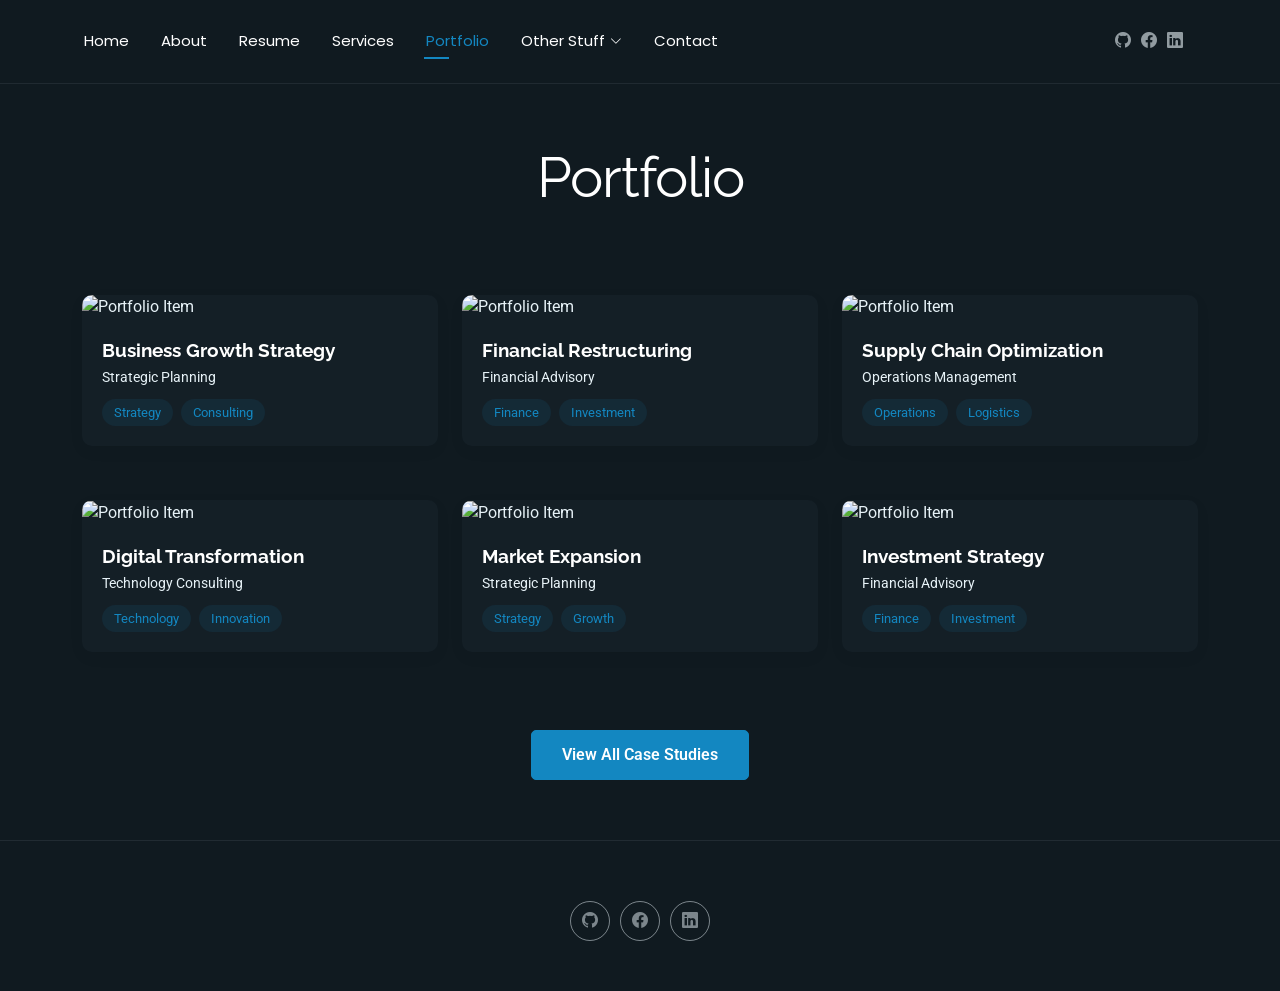
==== portfolio.html @ e5d0a982 "Initial commit" ====
<!DOCTYPE html>
<html lang="en">

<head>
  <meta charset="utf-8">
  <meta content="width=device-width, initial-scale=1.0" name="viewport">
  <title>Joel Victor Lorilla | Portfolio</title>
  <meta name="description" content="">
  <meta name="keywords" content="">

  <!-- Favicons -->
  <link href="assets/img/favicon_J_minimal.png" rel="icon">
  <link href="assets/img/apple-touch-icon.png" rel="apple-touch-icon">

  <!-- Fonts -->
  <link href="https://fonts.googleapis.com" rel="preconnect">
  <link href="https://fonts.gstatic.com" rel="preconnect" crossorigin>
  <link href="https://fonts.googleapis.com/css2?family=Roboto:ital,wght@0,100;0,300;0,400;0,500;0,700;0,900;1,100;1,300;1,400;1,500;1,700;1,900&family=Poppins:ital,wght@0,100;0,200;0,300;0,400;0,500;0,600;0,700;0,800;0,900;1,100;1,200;1,300;1,400;1,500;1,600;1,700;1,800;1,900&family=Raleway:ital,wght@0,100;0,200;0,300;0,400;0,500;0,600;0,700;0,800;0,900;1,100;1,200;1,300;1,400;1,500;1,600;1,700;1,800;1,900&display=swap" rel="stylesheet">

  <!-- Vendor CSS Files -->
  <link href="assets/vendor/bootstrap/css/bootstrap.min.css" rel="stylesheet">
  <link href="assets/vendor/bootstrap-icons/bootstrap-icons.css" rel="stylesheet">
  <link href="assets/vendor/aos/aos.css" rel="stylesheet">
  <link href="assets/vendor/swiper/swiper-bundle.min.css" rel="stylesheet">
  <link href="assets/vendor/glightbox/css/glightbox.min.css" rel="stylesheet">

  <!-- Main CSS File -->
  <link href="assets/css/main.css" rel="stylesheet">
</head>

<body class="portfolio-page">

  <header id="header" class="header d-flex align-items-center light-background sticky-top">
    <div class="container position-relative d-flex align-items-center justify-content-between">

      <nav id="navmenu" class="navmenu">
        <ul>
          <li><a href="index.html">Home</a></li>
          <li><a href="about.html">About</a></li>
          <li><a href="resume.html">Resume</a></li>
          <li><a href="services.html">Services</a></li>
          <li><a href="portfolio.html">Portfolio</a></li>

          <!-- Dropdown Menu -->
          <li class="dropdown"><a href="#"><span>Other Stuff</span> <i class="bi bi-chevron-down toggle-dropdown"></i></a>
            <ul>
              <li class="dropdown"><a href="#"><span>Hobbies (Coming soon-ish...)</span> <i class="bi bi-chevron-down toggle-dropdown"></i></a>
                <ul>
                  <li><a href="#">BeyBlade X</a></li>
                  <li><a href="#">Magic: The Gathering</a></li>
                  <li><a href="#">Pokemon TCG</a></li>
                  <li><a href="#">Unmatched</a></li>
                </ul>
              </li>
            </ul>
          </li>
          <!-- End of Dropdown Menu -->

          <li><a href="contact.html">Contact</a></li>
        </ul>
        <i class="mobile-nav-toggle d-xl-none bi bi-list"></i>
      </nav>

      <div class="header-social-links">
        <a href="https://github.com/ShikaSan" class="github"><i class="bi bi-github"></i></a>
        <a href="https://web.facebook.com/4leafcloveryotsuba/" class="facebook"><i class="bi bi-facebook"></i></a>
        <a href="https://www.linkedin.com/in/joel-victor-lorilla-631883193" class="linkedin"><i class="bi bi-linkedin"></i></a>
      </div>

    </div>
  </header>

  <main class="main">

    <!-- Portfolio Section -->
    <section id="portfolio" class="portfolio section">

      <!-- Section Title -->
      <div class="container section-title" data-aos="fade-up">
        <h2>Portfolio</h2>
      </div><!-- End Section Title -->

      <div class="container" data-aos="fade-up" data-aos-delay="100">

        <div class="isotope-layout" data-default-filter="*" data-layout="masonry" data-sort="original-order">

          <div class="row gy-4 isotope-container" data-aos="fade-up" data-aos-delay="300">
            <div class="col-lg-4 col-md-6 portfolio-item isotope-item filter-strategy">
              <div class="portfolio-card">
                <div class="portfolio-img">
                  <img src="assets/img/portfolio/portfolio-1.webp" alt="Portfolio Item" class="img-fluid">
                  <div class="portfolio-overlay">
                    <a href="assets/img/portfolio/portfolio-1.webp" class="glightbox portfolio-lightbox"><i class="bi bi-plus"></i></a>
                    <a href="#" class="portfolio-details-link"><i class="bi bi-link"></i></a>
                  </div>
                </div>
                <div class="portfolio-info">
                  <h4>Business Growth Strategy</h4>
                  <p>Strategic Planning</p>
                  <div class="portfolio-tags">
                    <span>Strategy</span>
                    <span>Consulting</span>
                  </div>
                </div>
              </div>
            </div>

            <div class="col-lg-4 col-md-6 portfolio-item isotope-item filter-finance">
              <div class="portfolio-card">
                <div class="portfolio-img">
                  <img src="assets/img/portfolio/portfolio-2.webp" alt="Portfolio Item" class="img-fluid">
                  <div class="portfolio-overlay">
                    <a href="assets/img/portfolio/portfolio-2.webp" class="glightbox portfolio-lightbox"><i class="bi bi-plus"></i></a>
                    <a href="#" class="portfolio-details-link"><i class="bi bi-link"></i></a>
                  </div>
                </div>
                <div class="portfolio-info">
                  <h4>Financial Restructuring</h4>
                  <p>Financial Advisory</p>
                  <div class="portfolio-tags">
                    <span>Finance</span>
                    <span>Investment</span>
                  </div>
                </div>
              </div>
            </div>

            <div class="col-lg-4 col-md-6 portfolio-item isotope-item filter-operations">
              <div class="portfolio-card">
                <div class="portfolio-img">
                  <img src="assets/img/portfolio/portfolio-3.webp" alt="Portfolio Item" class="img-fluid">
                  <div class="portfolio-overlay">
                    <a href="assets/img/portfolio/portfolio-3.webp" class="glightbox portfolio-lightbox"><i class="bi bi-plus"></i></a>
                    <a href="#" class="portfolio-details-link"><i class="bi bi-link"></i></a>
                  </div>
                </div>
                <div class="portfolio-info">
                  <h4>Supply Chain Optimization</h4>
                  <p>Operations Management</p>
                  <div class="portfolio-tags">
                    <span>Operations</span>
                    <span>Logistics</span>
                  </div>
                </div>
              </div>
            </div>

            <div class="col-lg-4 col-md-6 portfolio-item isotope-item filter-technology">
              <div class="portfolio-card">
                <div class="portfolio-img">
                  <img src="assets/img/portfolio/portfolio-4.webp" alt="Portfolio Item" class="img-fluid">
                  <div class="portfolio-overlay">
                    <a href="assets/img/portfolio/portfolio-4.webp" class="glightbox portfolio-lightbox"><i class="bi bi-plus"></i></a>
                    <a href="#" class="portfolio-details-link"><i class="bi bi-link"></i></a>
                  </div>
                </div>
                <div class="portfolio-info">
                  <h4>Digital Transformation</h4>
                  <p>Technology Consulting</p>
                  <div class="portfolio-tags">
                    <span>Technology</span>
                    <span>Innovation</span>
                  </div>
                </div>
              </div>
            </div>

            <div class="col-lg-4 col-md-6 portfolio-item isotope-item filter-strategy">
              <div class="portfolio-card">
                <div class="portfolio-img">
                  <img src="assets/img/portfolio/portfolio-5.webp" alt="Portfolio Item" class="img-fluid">
                  <div class="portfolio-overlay">
                    <a href="assets/img/portfolio/portfolio-5.webp" class="glightbox portfolio-lightbox"><i class="bi bi-plus"></i></a>
                    <a href="#" class="portfolio-details-link"><i class="bi bi-link"></i></a>
                  </div>
                </div>
                <div class="portfolio-info">
                  <h4>Market Expansion</h4>
                  <p>Strategic Planning</p>
                  <div class="portfolio-tags">
                    <span>Strategy</span>
                    <span>Growth</span>
                  </div>
                </div>
              </div>
            </div>

            <div class="col-lg-4 col-md-6 portfolio-item isotope-item filter-finance">
              <div class="portfolio-card">
                <div class="portfolio-img">
                  <img src="assets/img/portfolio/portfolio-6.webp" alt="Portfolio Item" class="img-fluid">
                  <div class="portfolio-overlay">
                    <a href="assets/img/portfolio/portfolio-6.webp" class="glightbox portfolio-lightbox"><i class="bi bi-plus"></i></a>
                    <a href="#" class="portfolio-details-link"><i class="bi bi-link"></i></a>
                  </div>
                </div>
                <div class="portfolio-info">
                  <h4>Investment Strategy</h4>
                  <p>Financial Advisory</p>
                  <div class="portfolio-tags">
                    <span>Finance</span>
                    <span>Investment</span>
                  </div>
                </div>
              </div>
            </div>
          </div><!-- End Portfolio Items Container -->

        </div>

        <div class="text-center mt-5" data-aos="fade-up" data-aos-delay="400">
          <a href="#portfolio" class="btn btn-primary">View All Case Studies</a>
        </div>

      </div>

    </section><!-- /Portfolio Section -->

  </main>

  <footer id="footer" class="footer">

    <div class="container">
      <div class="copyright text-center ">
      </div>
      <div class="social-links d-flex justify-content-center">
        <a href="https://github.com/ShikaSan"><i class="bi bi-github"></i></a>
        <a href="https://web.facebook.com/4leafcloveryotsuba/"><i class="bi bi-facebook"></i></a>
        <a href="https://www.linkedin.com/in/joel-victor-lorilla-631883193"><i class="bi bi-linkedin"></i></a>
      </div>
      <div class="credits">
      </div>
    </div>

  </footer>

  <!-- Scroll Top -->
  <a href="#" id="scroll-top" class="scroll-top d-flex align-items-center justify-content-center"><i class="bi bi-arrow-up-short"></i></a>

  <!-- Preloader -->
  <div id="preloader"></div>

  <!-- Vendor JS Files -->
  <script src="assets/vendor/bootstrap/js/bootstrap.bundle.min.js"></script>
  <script src="assets/vendor/php-email-form/validate.js"></script>
  <script src="assets/vendor/aos/aos.js"></script>
  <script src="assets/vendor/typed.js/typed.umd.js"></script>
  <script src="assets/vendor/waypoints/noframework.waypoints.js"></script>
  <script src="assets/vendor/purecounter/purecounter_vanilla.js"></script>
  <script src="assets/vendor/swiper/swiper-bundle.min.js"></script>
  <script src="assets/vendor/imagesloaded/imagesloaded.pkgd.min.js"></script>
  <script src="assets/vendor/isotope-layout/isotope.pkgd.min.js"></script>
  <script src="assets/vendor/glightbox/js/glightbox.min.js"></script>

  <!-- Main JS File -->
  <script src="assets/js/main.js"></script>

</body>

</html>
---- assets/css/main.css ----
/* Fonts */
:root {
  --default-font: "Roboto",  system-ui, -apple-system, "Segoe UI", Roboto, "Helvetica Neue", Arial, "Noto Sans", "Liberation Sans", sans-serif, "Apple Color Emoji", "Segoe UI Emoji", "Segoe UI Symbol", "Noto Color Emoji";
  --heading-font: "Raleway",  sans-serif;
  --nav-font: "Poppins",  sans-serif;
}

/* Global Colors - The following color variables are used throughout the website. Updating them here will change the color scheme of the entire website */
:root { 
  --background-color: #101a20; /* Background color for the entire website, including individual sections */
  --default-color: #e7f2f7; /* Default color used for the majority of the text content across the entire website */
  --heading-color: #ffffff; /* Color for headings, subheadings and title throughout the website */
  --accent-color: #1387c1; /* Accent color that represents your brand on the website. It's used for buttons, links, and other elements that need to stand out */
  --surface-color: #141f26; /* The surface color is used as a background of boxed elements within sections, such as cards, icon boxes, or other elements that require a visual separation from the global background. */
  --contrast-color: #ffffff; /* Contrast color for text, ensuring readability against backgrounds of accent, heading, or default colors. */
}

/* Nav Menu Colors - The following color variables are used specifically for the navigation menu. They are separate from the global colors to allow for more customization options */
:root {
  --nav-color: #ffffff;  /* The default color of the main navmenu links */
  --nav-hover-color: #1387c1; /* Applied to main navmenu links when they are hovered over or active */
  --nav-mobile-background-color: #213642; /* Used as the background color for mobile navigation menu */
  --nav-dropdown-background-color: #051117; /* Used as the background color for dropdown items that appear when hovering over primary navigation items */
  --nav-dropdown-color: #e7f2f7; /* Used for navigation links of the dropdown items in the navigation menu. */
  --nav-dropdown-hover-color: #1387c1; /* Similar to --nav-hover-color, this color is applied to dropdown navigation links when they are hovered over. */
}

/* Color Presets - These classes override global colors when applied to any section or element, providing reuse of the sam color scheme. */

.light-background {
  --background-color: #142027;
  --surface-color: #325264;
}

.dark-background {
  --background-color: #0b1419;
  --default-color: #ffffff;
  --heading-color: #ffffff;
  --surface-color: #252525;
  --contrast-color: #ffffff;
}

/* Smooth scroll */
:root {
  scroll-behavior: smooth;
}

/*--------------------------------------------------------------
# General Styling & Shared Classes
--------------------------------------------------------------*/
body {
  color: var(--default-color);
  background-color: var(--background-color);
  font-family: var(--default-font);
}

a {
  color: var(--accent-color);
  text-decoration: none;
  transition: 0.3s;
}

a:hover {
  color: color-mix(in srgb, var(--accent-color), transparent 25%);
  text-decoration: none;
}

h1,
h2,
h3,
h4,
h5,
h6 {
  color: var(--heading-color);
  font-family: var(--heading-font);
}

/* PHP Email Form Messages
------------------------------*/
.php-email-form .error-message {
  display: none;
  background: #df1529;
  color: #ffffff;
  text-align: left;
  padding: 15px;
  margin-bottom: 24px;
  font-weight: 600;
}

.php-email-form .sent-message {
  display: none;
  color: #ffffff;
  background: #059652;
  text-align: center;
  padding: 15px;
  margin-bottom: 24px;
  font-weight: 600;
}

.php-email-form .loading {
  display: none;
  background: var(--surface-color);
  text-align: center;
  padding: 15px;
  margin-bottom: 24px;
}

.php-email-form .loading:before {
  content: "";
  display: inline-block;
  border-radius: 50%;
  width: 24px;
  height: 24px;
  margin: 0 10px -6px 0;
  border: 3px solid var(--accent-color);
  border-top-color: var(--surface-color);
  animation: php-email-form-loading 1s linear infinite;
}

@keyframes php-email-form-loading {
  0% {
    transform: rotate(0deg);
  }

  100% {
    transform: rotate(360deg);
  }
}

/*--------------------------------------------------------------
# Global Header
--------------------------------------------------------------*/
.header {
  --background-color: rgba(255, 255, 255, 0);
  color: var(--default-color);
  background-color: var(--background-color);
  padding: 15px 0;
  transition: all 0.5s;
  z-index: 997;
  border-bottom: 1px solid color-mix(in srgb, var(--default-color), transparent 92%);
}

.header .logo {
  line-height: 1;
}

.header .logo img {
  max-height: 36px;
  margin-right: 8px;
}

.header .logo h1 {
  font-size: 32px;
  margin: 0;
  font-weight: 400;
  color: var(--heading-color);
}

.header .header-social-links {
  padding-right: 15px;
}

.header .header-social-links a {
  color: color-mix(in srgb, var(--default-color), transparent 40%);
  padding-left: 6px;
  display: inline-block;
  transition: 0.3s;
  font-size: 16px;
}

.header .header-social-links a:hover {
  color: var(--default-color);
}

.header .header-social-links a i {
  line-height: 0px;
}

@media (max-width: 1200px) {
  .header .logo {
    order: 1;
  }

  .header .header-social-links {
    order: 2;
  }

  .header .navmenu {
    order: 3;
  }
}

/* Global Header on Scroll
------------------------------*/
.scrolled .header {
  --background-color: rgba(16, 26, 32, 0.9);
}

/*--------------------------------------------------------------
# Navigation Menu
--------------------------------------------------------------*/
/* Desktop Navigation */
@media (min-width: 1200px) {
  .navmenu {
    padding: 0;
  }

  .navmenu ul {
    margin: 0;
    padding: 0;
    display: flex;
    list-style: none;
    align-items: center;
  }

  .navmenu li {
    position: relative;
  }

  .navmenu>ul>li {
    white-space: nowrap;
    padding: 15px 28px 15px 0;
  }

  .navmenu>ul>li:last-child {
    padding-right: 0;
  }

  .navmenu a,
  .navmenu a:focus {
    color: var(--nav-color);
    font-size: 15px;
    padding: 0 2px;
    font-family: var(--nav-font);
    font-weight: 400;
    display: flex;
    align-items: center;
    justify-content: space-between;
    white-space: nowrap;
    transition: 0.3s;
    position: relative;
  }

  .navmenu a i,
  .navmenu a:focus i {
    font-size: 12px;
    line-height: 0;
    margin-left: 5px;
    transition: 0.3s;
  }

  .navmenu>ul>li>a:before {
    content: "";
    position: absolute;
    height: 2px;
    bottom: -6px;
    left: 0;
    background-color: var(--nav-hover-color);
    visibility: hidden;
    width: 0px;
    transition: all 0.3s ease-in-out 0s;
  }

  .navmenu a:hover:before,
  .navmenu li:hover>a:before,
  .navmenu .active:before {
    visibility: visible;
    width: 25px;
  }

  .navmenu li:hover>a,
  .navmenu .active,
  .navmenu .active:focus {
    color: var(--nav-hover-color);
  }

  .navmenu .dropdown ul {
    margin: 0;
    padding: 10px 0;
    background: var(--nav-dropdown-background-color);
    display: block;
    position: absolute;
    visibility: hidden;
    left: -5px;
    top: 130%;
    opacity: 0;
    transition: 0.3s;
    border-radius: 4px;
    z-index: 99;
    box-shadow: 0px 0px 30px rgba(0, 0, 0, 0.1);
  }

  .navmenu .dropdown ul li {
    min-width: 200px;
  }

  .navmenu .dropdown ul a {
    padding: 10px 20px;
    font-size: 15px;
    text-transform: none;
    color: var(--nav-dropdown-color);
  }

  .navmenu .dropdown ul a i {
    font-size: 12px;
  }

  .navmenu .dropdown ul a:hover,
  .navmenu .dropdown ul .active:hover,
  .navmenu .dropdown ul li:hover>a {
    color: var(--nav-dropdown-hover-color);
  }

  .navmenu .dropdown:hover>ul {
    opacity: 1;
    top: 100%;
    visibility: visible;
  }

  .navmenu .dropdown .dropdown ul {
    top: 0;
    left: -90%;
    visibility: hidden;
  }

  .navmenu .dropdown .dropdown:hover>ul {
    opacity: 1;
    top: 0;
    left: -100%;
    visibility: visible;
  }
}

/* Mobile Navigation */
@media (max-width: 1199px) {
  .mobile-nav-toggle {
    color: var(--nav-color);
    font-size: 28px;
    line-height: 0;
    margin-right: 10px;
    cursor: pointer;
    transition: color 0.3s;
  }

  .navmenu {
    padding: 0;
    z-index: 9997;
  }

  .navmenu ul {
    display: none;
    list-style: none;
    position: absolute;
    inset: 60px 20px 20px 20px;
    padding: 10px 0;
    margin: 0;
    border-radius: 6px;
    background-color: var(--nav-mobile-background-color);
    border: 1px solid color-mix(in srgb, var(--default-color), transparent 90%);
    box-shadow: none;
    overflow-y: auto;
    transition: 0.3s;
    z-index: 9998;
  }

  .navmenu a,
  .navmenu a:focus {
    color: var(--nav-dropdown-color);
    padding: 10px 20px;
    font-family: var(--nav-font);
    font-size: 17px;
    font-weight: 500;
    display: flex;
    align-items: center;
    justify-content: space-between;
    white-space: nowrap;
    transition: 0.3s;
  }

  .navmenu a i,
  .navmenu a:focus i {
    font-size: 12px;
    line-height: 0;
    margin-left: 5px;
    width: 30px;
    height: 30px;
    display: flex;
    align-items: center;
    justify-content: center;
    border-radius: 50%;
    transition: 0.3s;
    background-color: color-mix(in srgb, var(--accent-color), transparent 90%);
  }

  .navmenu a i:hover,
  .navmenu a:focus i:hover {
    background-color: var(--accent-color);
    color: var(--contrast-color);
  }

  .navmenu a:hover,
  .navmenu .active,
  .navmenu .active:focus {
    color: var(--nav-dropdown-hover-color);
  }

  .navmenu .active i,
  .navmenu .active:focus i {
    background-color: var(--accent-color);
    color: var(--contrast-color);
    transform: rotate(180deg);
  }

  .navmenu .dropdown ul {
    position: static;
    display: none;
    z-index: 99;
    padding: 10px 0;
    margin: 10px 20px;
    background-color: var(--nav-dropdown-background-color);
    transition: all 0.5s ease-in-out;
  }

  .navmenu .dropdown ul ul {
    background-color: rgba(33, 37, 41, 0.1);
  }

  .navmenu .dropdown>.dropdown-active {
    display: block;
    background-color: rgba(33, 37, 41, 0.03);
  }

  .mobile-nav-active {
    overflow: hidden;
  }

  .mobile-nav-active .mobile-nav-toggle {
    color: #fff;
    position: absolute;
    font-size: 32px;
    top: 15px;
    right: 15px;
    margin-right: 0;
    z-index: 9999;
  }

  .mobile-nav-active .navmenu {
    position: fixed;
    overflow: hidden;
    inset: 0;
    background: rgba(33, 37, 41, 0.8);
    transition: 0.3s;
  }

  .mobile-nav-active .navmenu>ul {
    display: block;
  }
}

/*--------------------------------------------------------------
# Global Footer
--------------------------------------------------------------*/
.footer {
  color: var(--default-color);
  background-color: var(--background-color);
  font-size: 14px;
  padding: 40px 0;
  position: relative;
  border-top: 1px solid color-mix(in srgb, var(--default-color), transparent 92%);
}

.footer .copyright p {
  margin-bottom: 0;
}

.footer .social-links {
  margin-top: 20px;
}

.footer .social-links a {
  display: flex;
  align-items: center;
  justify-content: center;
  width: 40px;
  height: 40px;
  border-radius: 50%;
  border: 1px solid color-mix(in srgb, var(--default-color), transparent 50%);
  font-size: 16px;
  color: color-mix(in srgb, var(--default-color), transparent 50%);
  margin: 0 5px;
  transition: 0.3s;
}

.footer .social-links a:hover {
  color: var(--accent-color);
  border-color: var(--accent-color);
}

.footer .credits {
  margin-top: 10px;
  font-size: 13px;
  text-align: center;
}

/*--------------------------------------------------------------
# Preloader
--------------------------------------------------------------*/
#preloader {
  position: fixed;
  inset: 0;
  z-index: 9999;
  overflow: hidden;
  background-color: var(--background-color);
  transition: all 0.6s ease-out;
  width: 100%;
  height: 100vh;
}

#preloader:before,
#preloader:after {
  content: "";
  position: absolute;
  border: 4px solid var(--accent-color);
  border-radius: 50%;
  animation: animate-preloader 2s cubic-bezier(0, 0.2, 0.8, 1) infinite;
}

#preloader:after {
  animation-delay: -0.5s;
}

@keyframes animate-preloader {
  0% {
    width: 10px;
    height: 10px;
    top: calc(50% - 5px);
    left: calc(50% - 5px);
    opacity: 1;
  }

  100% {
    width: 72px;
    height: 72px;
    top: calc(50% - 36px);
    left: calc(50% - 36px);
    opacity: 0;
  }
}

/*--------------------------------------------------------------
# Scroll Top Button
--------------------------------------------------------------*/
.scroll-top {
  position: fixed;
  visibility: hidden;
  opacity: 0;
  right: 15px;
  bottom: -15px;
  z-index: 99999;
  background-color: var(--accent-color);
  width: 44px;
  height: 44px;
  border-radius: 50px;
  transition: all 0.4s;
}

.scroll-top i {
  font-size: 24px;
  color: var(--contrast-color);
  line-height: 0;
}

.scroll-top:hover {
  background-color: color-mix(in srgb, var(--accent-color), transparent 20%);
  color: var(--contrast-color);
}

.scroll-top.active {
  visibility: visible;
  opacity: 1;
  bottom: 15px;
}

/*--------------------------------------------------------------
# Disable aos animation delay on mobile devices
--------------------------------------------------------------*/
@media screen and (max-width: 768px) {
  [data-aos-delay] {
    transition-delay: 0 !important;
  }
}

/*--------------------------------------------------------------
# Global Page Titles & Breadcrumbs
--------------------------------------------------------------*/
.page-title {
  color: var(--default-color);
  background-color: var(--background-color);
  position: relative;
}

.page-title .heading {
  padding: 80px 0;
  border-top: 1px solid color-mix(in srgb, var(--default-color), transparent 90%);
}

.page-title .heading h1 {
  font-size: 38px;
  font-weight: 700;
}

.page-title nav {
  background-color: color-mix(in srgb, var(--default-color), transparent 96%);
  padding: 20px 0;
}

.page-title nav ol {
  display: flex;
  flex-wrap: wrap;
  list-style: none;
  padding: 0;
  margin: 0;
  font-size: 16px;
  font-weight: 400;
}

.page-title nav ol li+li {
  padding-left: 10px;
}

.page-title nav ol li+li::before {
  content: "/";
  display: inline-block;
  padding-right: 10px;
  color: color-mix(in srgb, var(--default-color), transparent 70%);
}

/*--------------------------------------------------------------
# Global Sections
--------------------------------------------------------------*/
section,
.section {
  color: var(--default-color);
  background-color: var(--background-color);
  padding: 60px 0;
  scroll-margin-top: 100px;
  overflow: clip;
}

@media (max-width: 1199px) {

  section,
  .section {
    scroll-margin-top: 66px;
  }
}

/*--------------------------------------------------------------
# Global Section Titles
--------------------------------------------------------------*/
.section-title {
  text-align: center;
  padding-bottom: 60px;
  position: relative;
}

.section-title h2 {
  font-size: 3.5rem;
  font-weight: 400;
  line-height: 1.2;
  color: var(--heading-color);
  margin-bottom: 1.5rem;
  letter-spacing: -1px;
}

@media (max-width: 768px) {
  .section-title h2 {
    font-size: 2.5rem;
  }
}

.section-title p {
  font-size: 1.125rem;
  line-height: 1.8;
  color: color-mix(in srgb, var(--default-color), transparent 25%);
  max-width: 900px;
  margin: 0 auto;
  text-wrap: balance;
}

/*--------------------------------------------------------------
# Hero Section
--------------------------------------------------------------*/
.hero {
  padding: 80px 0;
  min-height: 100vh;
  display: flex;
  align-items: center;
}

.hero .hero-content h1 {
  font-size: 3.5rem;
  font-weight: 700;
  margin-bottom: 1rem;
  line-height: 1.2;
}

.hero .hero-content h1 .highlight {
  color: var(--accent-color);
  position: relative;
}

.hero .hero-content h1 .highlight::after {
  content: "";
  position: absolute;
  bottom: 0;
  left: 0;
  width: 100%;
  height: 3px;
  background: linear-gradient(90deg, var(--accent-color), color-mix(in srgb, var(--accent-color), transparent 50%));
  border-radius: 2px;
}

@media (max-width: 768px) {
  .hero .hero-content h1 {
    font-size: 2.5rem;
  }
}

.hero .hero-content h2 {
  font-size: 1.5rem;
  font-weight: 400;
  margin-bottom: 2rem;
  color: color-mix(in srgb, var(--default-color), transparent 20%);
}

.hero .hero-content h2 .typed {
  color: var(--accent-color);
  font-weight: 600;
}

@media (max-width: 768px) {
  .hero .hero-content h2 {
    font-size: 1.25rem;
  }
}

.hero .hero-content p {
  font-size: 1.1rem;
  line-height: 1.6;
  margin-bottom: 2.5rem;
  color: color-mix(in srgb, var(--default-color), transparent 30%);
}

.hero .hero-actions {
  display: flex;
  gap: 1rem;
  margin-bottom: 3rem;
}

.hero .hero-actions .btn {
  padding: 12px 30px;
  border-radius: 50px;
  font-weight: 600;
  text-decoration: none;
  transition: all 0.3s ease;
  border: 2px solid;
}

.hero .hero-actions .btn.btn-primary {
  background: var(--accent-color);
  color: var(--contrast-color);
  border-color: var(--accent-color);
}

.hero .hero-actions .btn.btn-primary:hover {
  background: color-mix(in srgb, var(--accent-color), black 15%);
  border-color: color-mix(in srgb, var(--accent-color), black 15%);
  transform: translateY(-2px);
}

.hero .hero-actions .btn.btn-outline {
  background: transparent;
  color: var(--accent-color);
  border-color: var(--accent-color);
}

.hero .hero-actions .btn.btn-outline:hover {
  transform: translateY(-2px);
}

@media (max-width: 576px) {
  .hero .hero-actions {
    flex-direction: column;
  }

  .hero .hero-actions .btn {
    text-align: center;
  }
}

.hero .social-links {
  display: flex;
  gap: 1rem;
}

.hero .social-links a {
  width: 45px;
  height: 45px;
  background: var(--surface-color);
  border-radius: 50%;
  display: flex;
  align-items: center;
  justify-content: center;
  color: var(--default-color);
  font-size: 1.2rem;
  transition: all 0.3s ease;
}

.hero .social-links a:hover {
  background: var(--accent-color);
  color: var(--contrast-color);
  transform: translateY(-3px);
  box-shadow: 0 8px 25px color-mix(in srgb, var(--accent-color), transparent 70%);
}

.hero .hero-image {
  position: relative;
}

.hero .hero-image .image-wrapper {
  position: relative;
  max-width: 450px;
  margin: 0 auto;
}

.hero .hero-image .image-wrapper img {
  border-radius: 20px;
  box-shadow: 0 5px 15px color-mix(in srgb, var(--default-color), transparent 95%);
  transition: transform 0.3s ease;
}

.hero .hero-image .image-wrapper img:hover {
  transform: scale(1.02);
}

.hero .hero-image .floating-elements {
  position: absolute;
  top: 0;
  left: 0;
  right: 0;
  bottom: 0;
  pointer-events: none;
}

.hero .hero-image .floating-elements .floating-card {
  position: absolute;
  background: var(--surface-color);
  padding: 15px 20px;
  border-radius: 15px;
  box-shadow: 0 10px 30px color-mix(in srgb, var(--default-color), transparent 90%);
  display: flex;
  align-items: center;
  gap: 10px;
  font-weight: 600;
  animation: float 3s ease-in-out infinite;
}

.hero .hero-image .floating-elements .floating-card i {
  font-size: 1.5rem;
  color: var(--accent-color);
}

.hero .hero-image .floating-elements .floating-card.design {
  top: 10%;
  right: -10%;
  animation-delay: 0s;
}

.hero .hero-image .floating-elements .floating-card.code {
  bottom: 30%;
  left: -15%;
  animation-delay: 1s;
}

.hero .hero-image .floating-elements .floating-card.creativity {
  top: 60%;
  right: -5%;
  animation-delay: 2s;
}

@media (max-width: 992px) {
  .hero .hero-image .floating-elements .floating-card {
    display: none;
  }
}

@keyframes float {

  0%,
  100% {
    transform: translateY(0px);
  }

  50% {
    transform: translateY(-10px);
  }
}

@media (max-width: 992px) {
  .hero .hero-content {
    text-align: center;
    margin-bottom: 3rem;
  }
}

/*--------------------------------------------------------------
# About Section
--------------------------------------------------------------*/
.about .intro-content .eyebrow {
  display: inline-block;
  letter-spacing: 0.12em;
  text-transform: uppercase;
  font-size: 12px;
  color: color-mix(in srgb, var(--default-color), transparent 40%);
  margin-bottom: 16px;
}

.about .intro-content .headline {
  font-family: var(--heading-font);
  font-weight: 300;
  line-height: 1.2;
  font-size: clamp(28px, 4vw, 44px);
  margin: 0 0 24px 0;
}

.about .intro-content .lead {
  font-size: 18px;
  line-height: 1.8;
  color: color-mix(in srgb, var(--default-color), transparent 10%);
  margin-bottom: 24px;
}

.about .intro-content p {
  line-height: 1.8;
  margin-bottom: 24px;
  color: color-mix(in srgb, var(--default-color), transparent 5%);
}

.about .intro-content .cta-group {
  display: flex;
  gap: 24px;
  align-items: center;
  margin-top: 24px;
}

.about .intro-content .cta-group .btn-ghost {
  display: inline-flex;
  align-items: center;
  gap: 8px;
  padding: 12px 18px;
  border-radius: 6px;
  color: var(--accent-color);
  background: color-mix(in srgb, var(--accent-color), transparent 92%);
  border: 1px solid color-mix(in srgb, var(--accent-color), transparent 70%);
  transition: 0.3s ease-in-out;
}

.about .intro-content .cta-group .btn-ghost:hover,
.about .intro-content .cta-group .btn-ghost:focus {
  color: var(--contrast-color);
  background: var(--accent-color);
  border-color: var(--accent-color);
  outline: none;
  box-shadow: 0 0 0 3px color-mix(in srgb, var(--accent-color), transparent 70%);
}

.about .intro-content .cta-group .link-underline {
  display: inline-flex;
  align-items: center;
  gap: 8px;
  position: relative;
  color: var(--accent-color);
  padding-bottom: 4px;
  transition: 0.3s ease-in-out;
}

.about .intro-content .cta-group .link-underline::after {
  content: "";
  position: absolute;
  left: 0;
  right: 0;
  bottom: 0;
  height: 1px;
  background: color-mix(in srgb, var(--accent-color), transparent 40%);
  transform: scaleX(0.4);
  transform-origin: left;
  transition: 0.3s ease-in-out;
}

.about .intro-content .cta-group .link-underline:hover,
.about .intro-content .cta-group .link-underline:focus {
  color: color-mix(in srgb, var(--accent-color), transparent 10%);
  outline: none;
}

.about .intro-content .cta-group .link-underline:hover::after,
.about .intro-content .cta-group .link-underline:focus::after {
  transform: scaleX(1);
}

.about .profile-figure {
  margin: 0;
}

.about .profile-figure .profile-photo {
  width: 88%;
  max-width: 440px;
  border-radius: 18px;
  box-shadow: 0 10px 30px color-mix(in srgb, var(--default-color), transparent 92%);
  transform: translateY(0);
  transition: transform 0.3s ease-in-out;
}

.about .profile-figure .profile-caption {
  margin-top: 24px;
  display: flex;
  align-items: center;
  justify-content: center;
}

.about .profile-figure .profile-caption .meta {
  font-size: 14px;
  color: color-mix(in srgb, var(--default-color), transparent 20%);
}

.about .profile-figure .profile-caption .meta .funfact {
  font-size: 13px;
  margin-top: 4px;
  color: color-mix(in srgb, var(--default-color), transparent 35%);
}

.about .profile-figure:hover .profile-photo {
  transform: translateY(-4px);
}

.about .skill-item {
  padding: 24px;
  border-radius: 6px;
  transition: 0.3s ease-in-out;
  background: color-mix(in srgb, var(--surface-color), var(--accent-color) 2%);
  border: 1px solid color-mix(in srgb, var(--default-color), transparent 88%);
  height: 100%;
}

.about .skill-item i {
  font-size: 24px;
  color: var(--accent-color);
  margin-bottom: 16px;
  display: inline-block;
}

.about .skill-item h3 {
  font-size: 16px;
  margin-bottom: 6px;
  font-weight: 500;
}

.about .skill-item p {
  margin: 0;
  font-size: 14px;
  color: color-mix(in srgb, var(--default-color), transparent 25%);
}

.about .skill-item:hover {
  transform: translateY(-3px);
  border-color: color-mix(in srgb, var(--accent-color), transparent 60%);
  box-shadow: 0 10px 30px color-mix(in srgb, var(--default-color), transparent 92%);
}

.about .timeline-item {
  position: relative;
  padding-left: 26px;
}

.about .timeline-item time {
  display: inline-block;
  font-size: 12px;
  letter-spacing: 0.08em;
  text-transform: uppercase;
  color: color-mix(in srgb, var(--default-color), transparent 45%);
  margin-bottom: 6px;
}

.about .timeline-item h4 {
  font-size: 18px;
  font-weight: 400;
  margin: 0 0 6px;
}

.about .timeline-item p {
  font-size: 14px;
  color: color-mix(in srgb, var(--default-color), transparent 25%);
  margin: 0;
}

.about .timeline-item .dot {
  position: absolute;
  left: 0;
  top: 4px;
  width: 10px;
  height: 10px;
  border-radius: 50%;
  background: var(--accent-color);
  box-shadow: 0 0 0 6px color-mix(in srgb, var(--accent-color), transparent 80%);
}

.about .personal-quote {
  padding: 24px 0;
}

.about .personal-quote p {
  font-family: var(--heading-font);
  font-weight: 300;
  font-size: clamp(20px, 3vw, 28px);
  line-height: 1.5;
  color: color-mix(in srgb, var(--default-color), transparent 5%);
  margin: 0 auto;
  max-width: 800px;
}

.about .fact-pill {
  display: flex;
  align-items: center;
  justify-content: center;
  gap: 10px;
  padding: 10px 14px;
  border-radius: 999px;
  border: 1px solid color-mix(in srgb, var(--default-color), transparent 85%);
  background: var(--surface-color);
  color: color-mix(in srgb, var(--default-color), transparent 10%);
  transition: 0.3s ease-in-out;
}

.about .fact-pill i {
  color: var(--accent-color);
}

.about .fact-pill span {
  font-size: 14px;
}

.about .fact-pill:hover {
  transform: translateY(-2px);
  border-color: color-mix(in srgb, var(--accent-color), transparent 60%);
  box-shadow: 0 10px 30px color-mix(in srgb, var(--default-color), transparent 92%);
}

.about .fact-pill:focus-within {
  box-shadow: 0 0 0 3px color-mix(in srgb, var(--accent-color), transparent 70%);
}

@media (max-width: 992px) {
  .about .profile-figure {
    text-align: center !important;
  }

  .about .profile-figure .profile-photo {
    width: 72%;
  }

  .about .intro-content .cta-group {
    flex-wrap: wrap;
  }
}

@media (max-width: 576px) {
  .about .profile-figure .profile-photo {
    width: 100%;
  }
}

/*--------------------------------------------------------------
# Skills Section
--------------------------------------------------------------*/
.skills .skill-box {
  background-color: var(--surface-color);
  padding: 2rem;
  border-radius: 8px;
  box-shadow: 0 0 20px rgba(0, 0, 0, 0.05);
}

.skills .skill-box h3 {
  font-size: 1.2rem;
  margin-bottom: 1rem;
  font-weight: 600;
}

.skills .skill-box p {
  font-size: 0.9rem;
  margin-bottom: 0.8rem;
  opacity: 0.6;
}

.skills .skill-box .progress {
  background-color: color-mix(in srgb, var(--accent-color), transparent 85%);
  border-radius: 50px;
  height: 8px;
  margin-top: 5px;
  overflow: hidden;
}

.skills .skill-box .progress .progress-bar {
  background-color: var(--accent-color);
  height: 100%;
  position: relative;
  border-radius: 50px;
  transition: 0.9s;
  width: 1px;
}

.skills-row-2 {
  padding-top: 20px;
}

/*--------------------------------------------------------------
# Stats Section
--------------------------------------------------------------*/
.stats .avatars {
  position: relative;
}

.stats .avatars img {
  width: 60px;
  height: 60px;
  border: 3px solid var(--accent-color);
  margin-right: -15px;
  transition: transform 0.3s ease;
}

.stats .avatars img:hover {
  transform: translateY(-5px);
  z-index: 2;
}

.stats .counters h2 {
  color: var(--heading-color);
  font-size: 48px;
  font-weight: 700;
  margin-bottom: 10px;
}

.stats .counters h2 span {
  display: inline-block;
}

.stats .counters p {
  color: var(--default-color);
  font-size: 18px;
  margin: 0;
  opacity: 0.9;
}

@media (max-width: 991px) {
  .stats .row {
    text-align: center;
  }

  .stats .avatars {
    justify-content: center;
    margin-bottom: 40px;
  }

  .stats .counters h2 {
    font-size: 36px;
  }

  .stats .counters p {
    font-size: 16px;
  }

  .stats .counters .col-md-4 {
    margin-bottom: 30px;
  }

  .stats .counters .col-md-4:last-child {
    margin-bottom: 0;
  }
}

@media (max-width: 576px) {
  .stats {
    padding: 60px 0;
  }

  .stats .avatars {
    flex-wrap: wrap;
    justify-content: center;
  }

  .stats .avatars img {
    margin: 0 -8px;
  }
}

/*--------------------------------------------------------------
# Testimonials Section
--------------------------------------------------------------*/
.testimonials .testimonials-carousel,
.testimonials .testimonials-slider {
  overflow: hidden;
}

.testimonials .testimonial-item .testimonial-content {
  border-left: 3px solid var(--accent-color);
  padding-left: 30px;
}

.testimonials .testimonial-item .testimonial-img {
  border-radius: 50%;
  border: 4px solid var(--background-color);
  margin: 0 auto;
}

.testimonials .testimonial-item h3 {
  font-size: 20px;
  font-weight: bold;
  margin: 10px 0 5px 0;
}

.testimonials .testimonial-item h4 {
  font-size: 14px;
  color: color-mix(in srgb, var(--default-color), transparent 40%);
  margin: 0 0 10px 0;
}

.testimonials .testimonial-item .stars i {
  color: #ffc107;
  margin: 0 1px;
}

.testimonials .testimonial-item .quote-icon-left,
.testimonials .testimonial-item .quote-icon-right {
  color: color-mix(in srgb, var(--accent-color), transparent 50%);
  font-size: 26px;
  line-height: 0;
}

.testimonials .testimonial-item .quote-icon-left {
  display: inline-block;
  left: -5px;
  position: relative;
}

.testimonials .testimonial-item .quote-icon-right {
  display: inline-block;
  right: -5px;
  position: relative;
  top: 10px;
  transform: scale(-1, -1);
}

.testimonials .testimonial-item p {
  font-style: italic;
}

.testimonials .swiper-wrapper {
  height: auto;
}

.testimonials .swiper-pagination {
  margin-top: 30px;
  position: relative;
}

.testimonials .swiper-pagination .swiper-pagination-bullet {
  width: 12px;
  height: 12px;
  background-color: color-mix(in srgb, var(--default-color), transparent 85%);
  opacity: 1;
}

.testimonials .swiper-pagination .swiper-pagination-bullet-active {
  background-color: var(--accent-color);
}

/*--------------------------------------------------------------
# Resume Section
--------------------------------------------------------------*/
.resume .resume-item {
  margin-bottom: 3rem;
}

.resume .resume-item .resume-title {
  font-size: 1.75rem;
  font-weight: 700;
  margin-bottom: 1.5rem;
  padding-bottom: 1.5rem;
  position: relative;
  color: var(--heading-color);
}

.resume .resume-item .resume-title::after {
  content: "";
  position: absolute;
  display: block;
  width: 50px;
  height: 3px;
  background: var(--accent-color);
  bottom: 0;
  left: 0;
}

.resume .resume-item .resume-content {
  padding-left: 1.25rem;
  border-left: 2px solid color-mix(in srgb, var(--accent-color), transparent 85%);
}

.resume .resume-item article {
  position: relative;
  margin-bottom: 2.5rem;
}

.resume .resume-item article::before {
  content: "";
  position: absolute;
  width: 16px;
  height: 16px;
  border-radius: 50%;
  left: -1.8rem;
  top: 0.25rem;
  background: var(--background-color);
  border: 2px solid var(--accent-color);
}

.resume .resume-item article h4 {
  font-size: 1.25rem;
  font-weight: 600;
  margin-bottom: 0.5rem;
  color: var(--heading-color);
}

.resume .resume-item article h5 {
  font-size: 1rem;
  background: color-mix(in srgb, var(--accent-color), transparent 92%);
  padding: 0.375rem 0.75rem;
  display: inline-block;
  font-weight: 600;
  margin: 0.5rem 0;
  color: var(--accent-color);
  border-radius: 4px;
}

.resume .resume-item article .institution,
.resume .resume-item article .company {
  font-size: 1rem;
  margin-bottom: 1rem;
  color: color-mix(in srgb, var(--default-color), transparent 25%);
}

.resume .resume-item article p {
  margin-bottom: 1rem;
}

.resume .resume-item article ul {
  padding-left: 1.25rem;
  margin-bottom: 0;
}

.resume .resume-item article ul li {
  padding-bottom: 0.75rem;
  position: relative;
}

.resume .resume-item article ul li:last-child {
  padding-bottom: 0;
}

.resume .skill-item {
  margin-bottom: 2rem;
}

.resume .skill-item h4 {
  font-size: 1rem;
  font-weight: 600;
  margin-bottom: 0.75rem;
  color: var(--heading-color);
}

.resume .skill-item .progress {
  height: 0.75rem;
  background-color: color-mix(in srgb, var(--accent-color), transparent 92%);
  border-radius: 1rem;
  overflow: visible;
}

.resume .skill-item .progress .progress-bar {
  background-color: var(--accent-color);
  position: relative;
  border-radius: 1rem;
  width: 0;
  transition: width 1s ease;
}

.resume .skill-item .progress .progress-bar::after {
  content: attr(aria-valuenow) "%";
  position: absolute;
  right: 0;
  top: -1.75rem;
  font-size: 0.875rem;
  font-weight: 600;
  color: var(--accent-color);
}

.resume .btn-primary {
  background-color: var(--accent-color);
  border-color: var(--accent-color);
  color: var(--contrast-color);
  padding: 12px 30px;
  font-weight: 600;
  border-radius: 5px;
  transition: all 0.3s ease;
}

.resume .btn-primary:hover {
  background-color: color-mix(in srgb, var(--accent-color), #000 10%);
  border-color: color-mix(in srgb, var(--accent-color), #000 10%);
  transform: translateY(-3px);
  box-shadow: 0 5px 15px rgba(0, 0, 0, 0.1);
}

@media (max-width: 991.98px) {
  .resume .resume-item {
    margin-bottom: 2rem;
  }
}

@media (max-width: 767.98px) {
  .resume .resume-content {
    padding-left: 1rem !important;
  }

  .resume article::before {
    left: -2rem !important;
  }
}

/*--------------------------------------------------------------
# Services Section
--------------------------------------------------------------*/
.services .service-item {
  display: flex;
  background-color: var(--surface-color);
  border-radius: 12px;
  padding: 2rem;
  height: 100%;
  position: relative;
  overflow: hidden;
  box-shadow: 0 5px 20px rgba(0, 0, 0, 0.03);
  transition: all 0.4s ease;
}

.services .service-item::before {
  content: "";
  position: absolute;
  left: 0;
  top: 0;
  height: 100%;
  width: 4px;
  background-color: var(--accent-color);
  transform: scaleY(0);
  transform-origin: bottom;
  transition: transform 0.4s cubic-bezier(0.65, 0, 0.35, 1);
}

.services .service-item:hover {
  box-shadow: 0 10px 30px rgba(0, 0, 0, 0.08);
  transform: translateY(-5px);
}

.services .service-item:hover::before {
  transform: scaleY(1);
}

.services .service-item:hover .service-icon {
  background-color: var(--accent-color);
  color: var(--contrast-color);
  transform: rotateY(180deg);
}

.services .service-item:hover .service-icon i {
  transform: rotateY(180deg);
}

.services .service-item:hover .service-link i {
  transform: translateX(5px);
}

.services .service-icon {
  flex-shrink: 0;
  width: 70px;
  height: 70px;
  border-radius: 12px;
  background-color: color-mix(in srgb, var(--accent-color), transparent 90%);
  color: var(--accent-color);
  display: flex;
  align-items: center;
  justify-content: center;
  margin-right: 1.5rem;
  transition: all 0.5s ease;
}

.services .service-icon i {
  font-size: 2rem;
  transition: transform 0.5s ease;
}

.services .service-content {
  flex-grow: 1;
}

.services .service-content h3 {
  font-size: 1.4rem;
  margin-bottom: 1rem;
  font-weight: 700;
  color: var(--heading-color);
}

.services .service-content p {
  margin-bottom: 1.25rem;
  color: color-mix(in srgb, var(--default-color), transparent 20%);
}

.services .service-link {
  display: inline-flex;
  align-items: center;
  color: var(--accent-color);
  font-weight: 600;
  text-decoration: none;
  transition: color 0.3s ease;
}

.services .service-link span {
  margin-right: 0.5rem;
}

.services .service-link i {
  transition: transform 0.3s ease;
}

.services .service-link:hover {
  color: color-mix(in srgb, var(--accent-color), transparent 25%);
}

@media (max-width: 767.98px) {
  .services .service-item {
    padding: 1.5rem;
    margin-bottom: 1rem;
  }

  .services .service-icon {
    width: 60px;
    height: 60px;
    margin-right: 1rem;
  }

  .services .service-icon i {
    font-size: 1.5rem;
  }

  .services .service-content h3 {
    font-size: 1.2rem;
    margin-bottom: 0.75rem;
  }

  .services .service-content p {
    margin-bottom: 1rem;
    font-size: 0.95rem;
  }
}

@media (max-width: 575.98px) {
  .services .service-item {
    flex-direction: column;
    text-align: center;
  }

  .services .service-item::before {
    width: 100%;
    height: 4px;
    transform: scaleX(0);
    transform-origin: left;
  }

  .services .service-item:hover::before {
    transform: scaleX(1);
  }

  .services .service-icon {
    margin-right: 0;
    margin-bottom: 1.25rem;
  }

  .services .service-link {
    justify-content: center;
  }
}

/*--------------------------------------------------------------
# Service Details Section
--------------------------------------------------------------*/
.service-details .service-hero {
  margin-bottom: 4rem;
}

.service-details .service-hero .service-meta {
  display: flex;
  align-items: center;
  gap: 1rem;
  margin-bottom: 1.5rem;
}

.service-details .service-hero .service-meta .service-category {
  background: color-mix(in srgb, var(--accent-color), transparent 85%);
  color: var(--accent-color);
  padding: 0.5rem 1rem;
  border-radius: 20px;
  font-size: 0.85rem;
  font-weight: 500;
  letter-spacing: 0.5px;
}

.service-details .service-hero .service-meta .reading-time {
  color: color-mix(in srgb, var(--default-color), transparent 50%);
  font-size: 0.9rem;
  font-weight: 300;
}

.service-details .service-hero h1 {
  font-size: 3.5rem;
  font-weight: 300;
  line-height: 1.2;
  margin-bottom: 1.5rem;
  color: var(--heading-color);
  letter-spacing: -0.02em;
}

.service-details .service-hero .service-description {
  font-size: 1.25rem;
  line-height: 1.7;
  color: color-mix(in srgb, var(--default-color), transparent 25%);
  font-weight: 300;
  margin: 0;
}

.service-details .service-visual {
  margin-bottom: 4rem;
  overflow: hidden;
  border-radius: 4px;
}

.service-details .service-visual img {
  width: 100%;
  height: 400px;
  object-fit: cover;
  transition: transform 0.5s ease;
}

.service-details .service-visual img:hover {
  transform: scale(1.02);
}

.service-details .service-narrative {
  margin-bottom: 5rem;
}

.service-details .service-narrative h3 {
  font-size: 2rem;
  font-weight: 300;
  margin-bottom: 2rem;
  color: var(--heading-color);
  letter-spacing: -0.01em;
}

.service-details .service-narrative p {
  font-size: 1.1rem;
  line-height: 1.8;
  margin-bottom: 2rem;
  color: var(--default-color);
  font-weight: 300;
}

.service-details .benefits-grid {
  display: grid;
  grid-template-columns: repeat(auto-fit, minmax(280px, 1fr));
  gap: 2.5rem;
  margin-top: 3rem;
}

.service-details .benefits-grid .benefit-card {
  text-align: center;
  padding: 0;
}

.service-details .benefits-grid .benefit-card .benefit-icon {
  width: 60px;
  height: 60px;
  background: color-mix(in srgb, var(--accent-color), transparent 90%);
  border-radius: 50%;
  display: flex;
  align-items: center;
  justify-content: center;
  margin: 0 auto 1.5rem;
  transition: all 0.3s ease;
}

.service-details .benefits-grid .benefit-card .benefit-icon i {
  font-size: 1.5rem;
  color: var(--accent-color);
}

.service-details .benefits-grid .benefit-card:hover .benefit-icon {
  background: var(--accent-color);
  transform: translateY(-2px);
}

.service-details .benefits-grid .benefit-card:hover .benefit-icon i {
  color: var(--contrast-color);
}

.service-details .benefits-grid .benefit-card h4 {
  font-size: 1.2rem;
  font-weight: 400;
  margin-bottom: 1rem;
  color: var(--heading-color);
}

.service-details .benefits-grid .benefit-card p {
  font-size: 1rem;
  line-height: 1.6;
  color: color-mix(in srgb, var(--default-color), transparent 30%);
  margin: 0;
}

.service-details .timeline-section {
  margin-bottom: 4rem;
}

.service-details .timeline-section h3 {
  font-size: 2rem;
  font-weight: 300;
  margin-bottom: 3rem;
  color: var(--heading-color);
  letter-spacing: -0.01em;
}

.service-details .timeline-section .timeline {
  position: relative;
}

.service-details .timeline-section .timeline::before {
  content: "";
  position: absolute;
  left: 30px;
  top: 0;
  bottom: 0;
  width: 1px;
  background: color-mix(in srgb, var(--default-color), transparent 85%);
}

.service-details .timeline-section .timeline .timeline-item {
  position: relative;
  padding-left: 80px;
  margin-bottom: 3rem;
}

.service-details .timeline-section .timeline .timeline-item:last-child {
  margin-bottom: 0;
}

.service-details .timeline-section .timeline .timeline-item .timeline-marker {
  position: absolute;
  left: 0;
  top: 0;
  width: 60px;
  height: 60px;
  background: var(--surface-color);
  border: 2px solid color-mix(in srgb, var(--accent-color), transparent 70%);
  border-radius: 50%;
  display: flex;
  align-items: center;
  justify-content: center;
  z-index: 1;
}

.service-details .timeline-section .timeline .timeline-item .timeline-marker span {
  font-size: 1.2rem;
  font-weight: 500;
  color: var(--accent-color);
}

.service-details .timeline-section .timeline .timeline-item .timeline-content h4 {
  font-size: 1.3rem;
  font-weight: 400;
  margin-bottom: 0.75rem;
  color: var(--heading-color);
}

.service-details .timeline-section .timeline .timeline-item .timeline-content p {
  font-size: 1rem;
  line-height: 1.6;
  margin-bottom: 0.5rem;
  color: var(--default-color);
}

.service-details .timeline-section .timeline .timeline-item .timeline-content small {
  color: color-mix(in srgb, var(--default-color), transparent 40%);
  font-size: 0.9rem;
  font-weight: 500;
}

.service-details .service-sidebar {
  padding-left: 2rem;
}

@media (max-width: 992px) {
  .service-details .service-sidebar {
    padding-left: 0;
    margin-top: 4rem;
  }
}

.service-details .overview-card,
.service-details .success-story,
.service-details .consultation-form {
  background: var(--surface-color);
  border-radius: 8px;
  padding: 2.5rem;
  margin-bottom: 2.5rem;
  border: 1px solid color-mix(in srgb, var(--default-color), transparent 93%);
  transition: all 0.3s ease;
}

.service-details .overview-card:hover,
.service-details .success-story:hover,
.service-details .consultation-form:hover {
  border-color: color-mix(in srgb, var(--accent-color), transparent 80%);
}

.service-details .overview-card .overview-header h4 {
  font-size: 1.4rem;
  font-weight: 400;
  margin-bottom: 2rem;
  color: var(--heading-color);
}

.service-details .overview-card .overview-stats {
  display: grid;
  grid-template-columns: repeat(3, 1fr);
  gap: 1.5rem;
  margin-bottom: 2rem;
}

.service-details .overview-card .overview-stats .stat-item {
  text-align: center;
}

.service-details .overview-card .overview-stats .stat-item .stat-number {
  font-size: 2rem;
  font-weight: 300;
  color: var(--accent-color);
  line-height: 1;
  margin-bottom: 0.5rem;
}

.service-details .overview-card .overview-stats .stat-item .stat-label {
  font-size: 0.85rem;
  color: color-mix(in srgb, var(--default-color), transparent 40%);
  font-weight: 500;
  text-transform: uppercase;
  letter-spacing: 0.5px;
}

.service-details .overview-card .overview-details {
  border-top: 1px solid color-mix(in srgb, var(--default-color), transparent 90%);
  padding-top: 1.5rem;
}

.service-details .overview-card .overview-details .detail-row {
  display: flex;
  justify-content: space-between;
  align-items: center;
  margin-bottom: 1rem;
}

.service-details .overview-card .overview-details .detail-row:last-child {
  margin-bottom: 0;
}

.service-details .overview-card .overview-details .detail-row .detail-label {
  font-size: 0.95rem;
  color: color-mix(in srgb, var(--default-color), transparent 30%);
  font-weight: 400;
}

.service-details .overview-card .overview-details .detail-row .detail-value {
  font-size: 0.95rem;
  color: var(--heading-color);
  font-weight: 500;
}

.service-details .success-story .story-quote p {
  font-size: 1.1rem;
  line-height: 1.7;
  color: color-mix(in srgb, var(--default-color), transparent 20%);
  font-style: italic;
  margin-bottom: 2rem;
}

.service-details .success-story .story-author {
  display: flex;
  align-items: center;
  gap: 1rem;
  margin-bottom: 1.5rem;
}

.service-details .success-story .story-author .author-avatar {
  width: 50px;
  height: 50px;
  border-radius: 50%;
  object-fit: cover;
}

.service-details .success-story .story-author .author-details h5 {
  font-size: 1rem;
  font-weight: 500;
  margin-bottom: 0.25rem;
  color: var(--heading-color);
}

.service-details .success-story .story-author .author-details span {
  display: block;
  font-size: 0.9rem;
  color: color-mix(in srgb, var(--default-color), transparent 40%);
  margin-bottom: 0.25rem;
}

.service-details .success-story .story-author .author-details small {
  font-size: 0.8rem;
  color: color-mix(in srgb, var(--default-color), transparent 50%);
}

.service-details .success-story .story-metrics {
  display: grid;
  grid-template-columns: repeat(2, 1fr);
  gap: 1rem;
  padding-top: 1.5rem;
  border-top: 1px solid color-mix(in srgb, var(--default-color), transparent 90%);
}

.service-details .success-story .story-metrics .metric {
  text-align: center;
}

.service-details .success-story .story-metrics .metric .metric-value {
  font-size: 1.5rem;
  font-weight: 500;
  color: var(--accent-color);
  display: block;
  margin-bottom: 0.25rem;
}

.service-details .success-story .story-metrics .metric .metric-label {
  font-size: 0.8rem;
  color: color-mix(in srgb, var(--default-color), transparent 40%);
  text-transform: uppercase;
  letter-spacing: 0.5px;
}

.service-details .consultation-form .form-header {
  margin-bottom: 2rem;
}

.service-details .consultation-form .form-header h4 {
  font-size: 1.4rem;
  font-weight: 400;
  margin-bottom: 0.75rem;
  color: var(--heading-color);
}

.service-details .consultation-form .form-header p {
  font-size: 0.95rem;
  line-height: 1.6;
  color: color-mix(in srgb, var(--default-color), transparent 30%);
  margin: 0;
}

.service-details .consultation-form .form-group {
  margin-bottom: 1.5rem;
}

.service-details .consultation-form .form-input {
  width: 100%;
  padding: 1rem;
  border: 1px solid color-mix(in srgb, var(--default-color), transparent 85%);
  border-radius: 4px;
  font-size: 0.95rem;
  transition: all 0.3s ease;
  background: transparent;
}

.service-details .consultation-form .form-input:focus {
  outline: none;
  border-color: var(--accent-color);
  box-shadow: 0 0 0 3px color-mix(in srgb, var(--accent-color), transparent 90%);
}

.service-details .consultation-form input[type=text],
.service-details .consultation-form input[type=email],
.service-details .consultation-form input[type=tel],
.service-details .consultation-form select,
.service-details .consultation-form textarea {
  color: var(--default-color);
  background-color: var(--surface-color);
  font-size: 14px;
  border-color: color-mix(in srgb, var(--default-color), transparent 80%);
}

.service-details .consultation-form input[type=text]:focus,
.service-details .consultation-form input[type=email]:focus,
.service-details .consultation-form input[type=tel]:focus,
.service-details .consultation-form select:focus,
.service-details .consultation-form textarea:focus {
  border-color: var(--accent-color);
}

.service-details .consultation-form input[type=text]::placeholder,
.service-details .consultation-form input[type=email]::placeholder,
.service-details .consultation-form input[type=tel]::placeholder,
.service-details .consultation-form select::placeholder,
.service-details .consultation-form textarea::placeholder {
  color: color-mix(in srgb, var(--default-color), transparent 70%);
}

.service-details .consultation-form .btn-consultation {
  background: var(--accent-color);
  color: var(--contrast-color);
  border: none;
  padding: 1rem 2rem;
  border-radius: 4px;
  font-size: 0.95rem;
  font-weight: 500;
  width: 100%;
  display: flex;
  align-items: center;
  justify-content: center;
  gap: 0.5rem;
  transition: all 0.3s ease;
  text-transform: none;
}

.service-details .consultation-form .btn-consultation:hover {
  background: color-mix(in srgb, var(--accent-color), transparent 10%);
  transform: translateY(-1px);
}

.service-details .consultation-form .btn-consultation i {
  font-size: 0.9rem;
}

@media (max-width: 768px) {
  .service-details .service-hero h1 {
    font-size: 2.5rem;
  }

  .service-details .service-hero .service-description {
    font-size: 1.1rem;
  }

  .service-details .service-visual img {
    height: 250px;
  }

  .service-details .benefits-grid {
    grid-template-columns: 1fr;
    gap: 2rem;
  }

  .service-details .timeline-section .timeline::before {
    left: 20px;
  }

  .service-details .timeline-section .timeline .timeline-item {
    padding-left: 60px;
  }

  .service-details .timeline-section .timeline .timeline-item .timeline-marker {
    width: 40px;
    height: 40px;
  }

  .service-details .timeline-section .timeline .timeline-item .timeline-marker span {
    font-size: 1rem;
  }

  .service-details .overview-card .overview-stats {
    grid-template-columns: 1fr;
    gap: 1rem;
  }
}

/*--------------------------------------------------------------
# Portfolio Section
--------------------------------------------------------------*/
.portfolio .portfolio-filters {
  display: flex;
  justify-content: center;
  flex-wrap: wrap;
  gap: 10px;
  margin-bottom: 30px;
  padding: 0;
  list-style: none;
}

.portfolio .portfolio-filters li {
  padding: 8px 20px;
  font-size: 0.95rem;
  font-weight: 500;
  border-radius: 30px;
  cursor: pointer;
  transition: all 0.3s ease;
  background-color: color-mix(in srgb, var(--accent-color), transparent 90%);
  color: var(--accent-color);
}

.portfolio .portfolio-filters li:hover {
  background-color: color-mix(in srgb, var(--accent-color), transparent 80%);
}

.portfolio .portfolio-filters li.filter-active {
  background-color: var(--accent-color);
  color: var(--contrast-color);
}

.portfolio .portfolio-card {
  background-color: var(--surface-color);
  border-radius: 10px;
  overflow: hidden;
  box-shadow: 0 5px 15px rgba(0, 0, 0, 0.05);
  margin-bottom: 30px;
  transition: all 0.3s ease;
}

.portfolio .portfolio-card:hover {
  transform: translateY(-10px);
  box-shadow: 0 10px 30px rgba(0, 0, 0, 0.1);
}

.portfolio .portfolio-card:hover .portfolio-img .portfolio-overlay {
  opacity: 1;
}

.portfolio .portfolio-card:hover .portfolio-img img {
  transform: scale(1.1);
}

.portfolio .portfolio-card .portfolio-img {
  position: relative;
  overflow: hidden;
}

.portfolio .portfolio-card .portfolio-img img {
  width: 100%;
  height: auto;
  transition: transform 0.5s ease;
}

.portfolio .portfolio-card .portfolio-img .portfolio-overlay {
  position: absolute;
  top: 0;
  left: 0;
  width: 100%;
  height: 100%;
  background: rgba(0, 0, 0, 0.6);
  display: flex;
  align-items: center;
  justify-content: center;
  gap: 15px;
  opacity: 0;
  transition: all 0.3s ease;
}

.portfolio .portfolio-card .portfolio-img .portfolio-overlay a {
  width: 45px;
  height: 45px;
  background-color: var(--accent-color);
  color: var(--contrast-color);
  border-radius: 50%;
  display: flex;
  align-items: center;
  justify-content: center;
  font-size: 1.2rem;
  transition: all 0.3s ease;
}

.portfolio .portfolio-card .portfolio-img .portfolio-overlay a:hover {
  background-color: color-mix(in srgb, var(--accent-color), #fff 20%);
  transform: translateY(-5px);
}

.portfolio .portfolio-card .portfolio-info {
  padding: 20px;
}

.portfolio .portfolio-card .portfolio-info h4 {
  font-size: 1.2rem;
  font-weight: 700;
  margin-bottom: 5px;
  color: var(--heading-color);
}

.portfolio .portfolio-card .portfolio-info p {
  font-size: 0.9rem;
  color: var(--default-color);
  margin-bottom: 10px;
}

.portfolio .portfolio-card .portfolio-info .portfolio-tags {
  display: flex;
  flex-wrap: wrap;
  gap: 8px;
}

.portfolio .portfolio-card .portfolio-info .portfolio-tags span {
  font-size: 0.8rem;
  padding: 4px 12px;
  border-radius: 20px;
  background-color: color-mix(in srgb, var(--accent-color), transparent 90%);
  color: var(--accent-color);
}

.portfolio .btn-primary {
  background-color: var(--accent-color);
  border-color: var(--accent-color);
  color: var(--contrast-color);
  padding: 12px 30px;
  font-weight: 600;
  border-radius: 5px;
  transition: all 0.3s ease;
}

.portfolio .btn-primary:hover {
  background-color: color-mix(in srgb, var(--accent-color), #000 10%);
  border-color: color-mix(in srgb, var(--accent-color), #000 10%);
  transform: translateY(-3px);
  box-shadow: 0 5px 15px rgba(0, 0, 0, 0.1);
}

/*--------------------------------------------------------------
# Portfolio Details Section
--------------------------------------------------------------*/
.portfolio-details {
  --section-spacing: 2.5rem;
}

.portfolio-details .portfolio-details-media {
  position: relative;
}

.portfolio-details .portfolio-details-media .main-image {
  margin-bottom: 1rem;
  border-radius: 20px;
  overflow: hidden;
  box-shadow: 0 10px 30px rgba(0, 0, 0, 0.08);
}

.portfolio-details .portfolio-details-media .main-image .portfolio-details-slider {
  position: relative;
}

.portfolio-details .portfolio-details-media .main-image .portfolio-details-slider .swiper-wrapper {
  height: auto !important;
}

.portfolio-details .portfolio-details-media .main-image .portfolio-details-slider .swiper-slide img {
  aspect-ratio: 3/2;
  object-fit: cover;
  width: 100%;
}

.portfolio-details .portfolio-details-media .main-image .portfolio-details-slider .swiper-button-next,
.portfolio-details .portfolio-details-media .main-image .portfolio-details-slider .swiper-button-prev {
  background-color: var(--contrast-color);
  width: 40px;
  height: 40px;
  border-radius: 50%;
  transition: all 0.3s ease;
}

.portfolio-details .portfolio-details-media .main-image .portfolio-details-slider .swiper-button-next:after,
.portfolio-details .portfolio-details-media .main-image .portfolio-details-slider .swiper-button-prev:after {
  font-size: 16px;
  color: var(--accent-color);
  font-weight: bold;
}

.portfolio-details .portfolio-details-media .main-image .portfolio-details-slider .swiper-button-next:hover,
.portfolio-details .portfolio-details-media .main-image .portfolio-details-slider .swiper-button-prev:hover {
  background-color: var(--accent-color);
}

.portfolio-details .portfolio-details-media .main-image .portfolio-details-slider .swiper-button-next:hover:after,
.portfolio-details .portfolio-details-media .main-image .portfolio-details-slider .swiper-button-prev:hover:after {
  color: var(--contrast-color);
}

.portfolio-details .portfolio-details-media .thumbnail-grid img {
  height: 80px;
  object-fit: cover;
  border-radius: 8px;
  cursor: pointer;
  transition: all 0.3s ease;
  box-shadow: 0 4px 10px rgba(0, 0, 0, 0.05);
}

.portfolio-details .portfolio-details-media .thumbnail-grid img:hover {
  transform: translateY(-5px);
  box-shadow: 0 8px 15px rgba(0, 0, 0, 0.1);
}

.portfolio-details .portfolio-details-media .tech-stack-badges {
  display: flex;
  flex-wrap: wrap;
  gap: 10px;
  margin-top: 1.5rem;
}

.portfolio-details .portfolio-details-media .tech-stack-badges span {
  display: inline-block;
  padding: 6px 12px;
  font-size: 13px;
  font-weight: 500;
  border-radius: 20px;
  background-color: color-mix(in srgb, var(--heading-color), transparent 85%);
  color: var(--heading-color);
  transition: all 0.3s ease;
}

.portfolio-details .portfolio-details-media .tech-stack-badges span:hover {
  background-color: color-mix(in srgb, var(--heading-color), transparent 70%);
  transform: translateY(-2px);
}

.portfolio-details .portfolio-details-content {
  padding: 0 0 0 2rem;
  height: 100%;
  display: flex;
  flex-direction: column;
}

.portfolio-details .portfolio-details-content .project-meta {
  display: flex;
  flex-wrap: wrap;
  justify-content: space-between;
  margin-bottom: 1.5rem;
}

.portfolio-details .portfolio-details-content .project-meta .badge-wrapper .project-badge {
  display: inline-block;
  padding: 8px 16px;
  background-color: color-mix(in srgb, var(--accent-color), transparent 90%);
  color: var(--accent-color);
  border-radius: 30px;
  font-weight: 600;
  font-size: 14px;
}

.portfolio-details .portfolio-details-content .project-meta .date-client {
  display: flex;
  gap: 1.5rem;
}

.portfolio-details .portfolio-details-content .project-meta .date-client .meta-item {
  display: flex;
  align-items: center;
  font-size: 14px;
  color: color-mix(in srgb, var(--default-color), transparent 30%);
}

.portfolio-details .portfolio-details-content .project-meta .date-client .meta-item i {
  margin-right: 6px;
  color: var(--accent-color);
}

.portfolio-details .portfolio-details-content .project-title {
  font-size: 2.2rem;
  margin-bottom: 1rem;
  font-weight: 700;
  line-height: 1.2;
  color: var(--heading-color);
}

.portfolio-details .portfolio-details-content .project-website {
  display: flex;
  align-items: center;
  margin-bottom: 1.5rem;
}

.portfolio-details .portfolio-details-content .project-website i {
  font-size: 22px;
  color: var(--accent-color);
  margin-right: 8px;
}

.portfolio-details .portfolio-details-content .project-website a {
  font-weight: 500;
  transition: all 0.3s;
}

.portfolio-details .portfolio-details-content .project-website a:hover {
  letter-spacing: 0.5px;
}

.portfolio-details .portfolio-details-content .project-overview {
  margin-bottom: var(--section-spacing);
}

.portfolio-details .portfolio-details-content .project-overview .lead {
  font-size: 1.1rem;
  line-height: 1.7;
  color: color-mix(in srgb, var(--default-color), transparent 15%);
  margin-bottom: 1.5rem;
}

.portfolio-details .portfolio-details-content .project-overview .project-accordion .accordion-item {
  border: none;
  background: none;
  margin-bottom: 10px;
}

.portfolio-details .portfolio-details-content .project-overview .project-accordion .accordion-item .accordion-header .accordion-button {
  padding: 1rem;
  font-weight: 600;
  font-size: 1rem;
  color: var(--heading-color);
  background-color: color-mix(in srgb, var(--surface-color), transparent 70%);
  border-radius: 8px !important;
  box-shadow: none;
}

.portfolio-details .portfolio-details-content .project-overview .project-accordion .accordion-item .accordion-header .accordion-button:not(.collapsed) {
  background-color: var(--surface-color);
  color: var(--accent-color);
  border-bottom-left-radius: 0 !important;
  border-bottom-right-radius: 0 !important;
  box-shadow: 0 4px 10px rgba(0, 0, 0, 0.03);
}

.portfolio-details .portfolio-details-content .project-overview .project-accordion .accordion-item .accordion-header .accordion-button:not(.collapsed) i {
  color: var(--accent-color);
}

.portfolio-details .portfolio-details-content .project-overview .project-accordion .accordion-item .accordion-header .accordion-button::after {
  background-size: 14px;
  width: 14px;
  height: 14px;
}

.portfolio-details .portfolio-details-content .project-overview .project-accordion .accordion-item .accordion-header .accordion-button i {
  font-size: 1.1rem;
}

.portfolio-details .portfolio-details-content .project-overview .project-accordion .accordion-item .accordion-body {
  padding: 1rem;
  background-color: var(--surface-color);
  border-bottom-left-radius: 8px;
  border-bottom-right-radius: 8px;
}

.portfolio-details .portfolio-details-content .project-overview .project-accordion .accordion-item .accordion-body p {
  margin-bottom: 0;
  color: color-mix(in srgb, var(--default-color), transparent 25%);
  line-height: 1.6;
}

.portfolio-details .portfolio-details-content .project-features {
  margin-bottom: var(--section-spacing);
}

.portfolio-details .portfolio-details-content .project-features h3 {
  display: flex;
  align-items: center;
  font-size: 1.25rem;
  margin-bottom: 1.2rem;
}

.portfolio-details .portfolio-details-content .project-features h3 i {
  margin-right: 10px;
  color: var(--accent-color);
  font-size: 1.1em;
}

.portfolio-details .portfolio-details-content .project-features .feature-list {
  list-style: none;
  padding-left: 0;
}

.portfolio-details .portfolio-details-content .project-features .feature-list li {
  display: flex;
  align-items: center;
  padding: 8px 0;
  font-size: 15px;
  color: color-mix(in srgb, var(--default-color), transparent 15%);
}

.portfolio-details .portfolio-details-content .project-features .feature-list li i {
  color: var(--accent-color);
  margin-right: 10px;
  font-size: 1.1em;
}

.portfolio-details .portfolio-details-content .cta-buttons {
  display: flex;
  flex-wrap: wrap;
  gap: 1rem;
  margin-top: auto;
}

.portfolio-details .portfolio-details-content .cta-buttons .btn-view-project {
  padding: 12px 28px;
  background-color: var(--accent-color);
  color: var(--contrast-color);
  border-radius: 30px;
  font-weight: 500;
  transition: all 0.3s ease;
}

.portfolio-details .portfolio-details-content .cta-buttons .btn-view-project:hover {
  background-color: color-mix(in srgb, var(--accent-color), black 15%);
  transform: translateY(-3px);
  box-shadow: 0 8px 15px rgba(0, 0, 0, 0.1);
}

.portfolio-details .portfolio-details-content .cta-buttons .btn-next-project {
  padding: 12px 28px;
  background-color: color-mix(in srgb, var(--heading-color), transparent 90%);
  color: var(--heading-color);
  border-radius: 30px;
  font-weight: 500;
  transition: all 0.3s ease;
  display: flex;
  align-items: center;
  gap: 8px;
}

.portfolio-details .portfolio-details-content .cta-buttons .btn-next-project i {
  transition: transform 0.3s ease;
}

.portfolio-details .portfolio-details-content .cta-buttons .btn-next-project:hover {
  background-color: color-mix(in srgb, var(--heading-color), transparent 80%);
}

.portfolio-details .portfolio-details-content .cta-buttons .btn-next-project:hover i {
  transform: translateX(3px);
}

@media (max-width: 1199.98px) {
  .portfolio-details .portfolio-details-content {
    padding-left: 1rem;
  }
}

@media (max-width: 991.98px) {
  .portfolio-details .portfolio-details-content {
    padding: 2rem 0 0 0;
  }

  .portfolio-details .portfolio-details-content .cta-buttons {
    margin-top: 2rem;
  }
}

@media (max-width: 767.98px) {
  .portfolio-details .project-meta {
    flex-direction: column;
    gap: 1rem;
  }

  .portfolio-details .project-meta .date-client {
    flex-direction: column;
    gap: 0.5rem;
  }

  .portfolio-details .cta-buttons {
    flex-direction: column;
    width: 100%;
  }

  .portfolio-details .cta-buttons a {
    width: 100%;
    text-align: center;
  }
}

/*--------------------------------------------------------------
# Contact Section
--------------------------------------------------------------*/
.contact .info-box {
  background-color: var(--surface-color);
  padding: 3rem;
  border-radius: 1rem;
  height: 100%;
}

.contact .info-box h3 {
  color: var(--contrast-color);
  font-size: 2rem;
  margin-bottom: 1rem;
}

@media (max-width: 767.98px) {
  .contact .info-box h3 {
    font-size: 1.75rem;
  }
}

.contact .info-box p {
  opacity: 0.8;
  margin-bottom: 2rem;
}

.contact .info-box a {
  color: var(--contrast-color);
}

@media (max-width: 992px) {
  .contact .info-box {
    padding: 1.5rem;
  }
}

.contact .info-item {
  display: flex;
  gap: 1.5rem;
  margin-bottom: 2rem;
}

.contact .info-item:last-child {
  margin-bottom: 0;
}

.contact .info-item .icon-box {
  width: 3.5rem;
  height: 3.5rem;
  background-color: var(--surface-color);
  border-radius: 50%;
  display: flex;
  align-items: center;
  justify-content: center;
  flex-shrink: 0;
  transition: 0.3s;
}

.contact .info-item .icon-box i {
  font-size: 1.5rem;
  color: var(--contrast-color);
}

.contact .info-item:hover .icon-box {
  background-color: var(--accent-color);
}

.contact .info-item .content h4 {
  color: var(--contrast-color);
  font-size: 1.25rem;
  margin-bottom: 0.5rem;
  font-weight: 700;
}

.contact .info-item .content p {
  margin-bottom: 0.25rem;
  font-size: 0.95rem;
}

.contact .info-item .content p:last-child {
  margin-bottom: 0;
}

.contact .contact-form {
  background-color: var(--surface-color);
  padding: 3rem;
  border-radius: 1rem;
  height: 100%;
  box-shadow: 0 0 25px rgba(0, 0, 0, 0.05);
}

@media (max-width: 992px) {
  .contact .contact-form {
    padding: 1.5rem;
  }
}

.contact .contact-form h3 {
  font-size: 2rem;
  margin-bottom: 1rem;
}

@media (max-width: 768px) {
  .contact .contact-form h3 {
    font-size: 1.75rem;
  }
}

.contact .contact-form p {
  color: color-mix(in srgb, var(--default-color), transparent 25%);
  margin-bottom: 2rem;
}

.contact .contact-form .form-control,
.contact .contact-form .form-select {
  padding: 0.875rem 1.25rem;
  border-color: color-mix(in srgb, var(--default-color), transparent 90%);
  border-radius: 0.5rem;
  background-color: transparent;
  color: var(--default-color);
}

.contact .contact-form .form-control:focus,
.contact .contact-form .form-select:focus {
  box-shadow: none;
  border-color: var(--accent-color);
}

.contact .contact-form .form-control::placeholder,
.contact .contact-form .form-select::placeholder {
  color: color-mix(in srgb, var(--default-color), transparent 50%);
}

.contact .contact-form .btn {
  background-color: color-mix(in srgb, var(--surface-color), transparent 80%);
  color: var(--contrast-color);
  padding: 1rem 2rem;
  border-radius: 2rem;
  display: inline-flex;
  align-items: center;
  gap: 0.5rem;
  transition: 0.3s;
}

.contact .contact-form .btn i {
  font-size: 1.25rem;
}

.contact .contact-form .btn:hover {
  background-color: color-mix(in srgb, var(--surface-color), transparent 70%);
}

/*--------------------------------------------------------------
# Starter Section Section
--------------------------------------------------------------*/
.starter-section {
  /* Add your styles here */
}
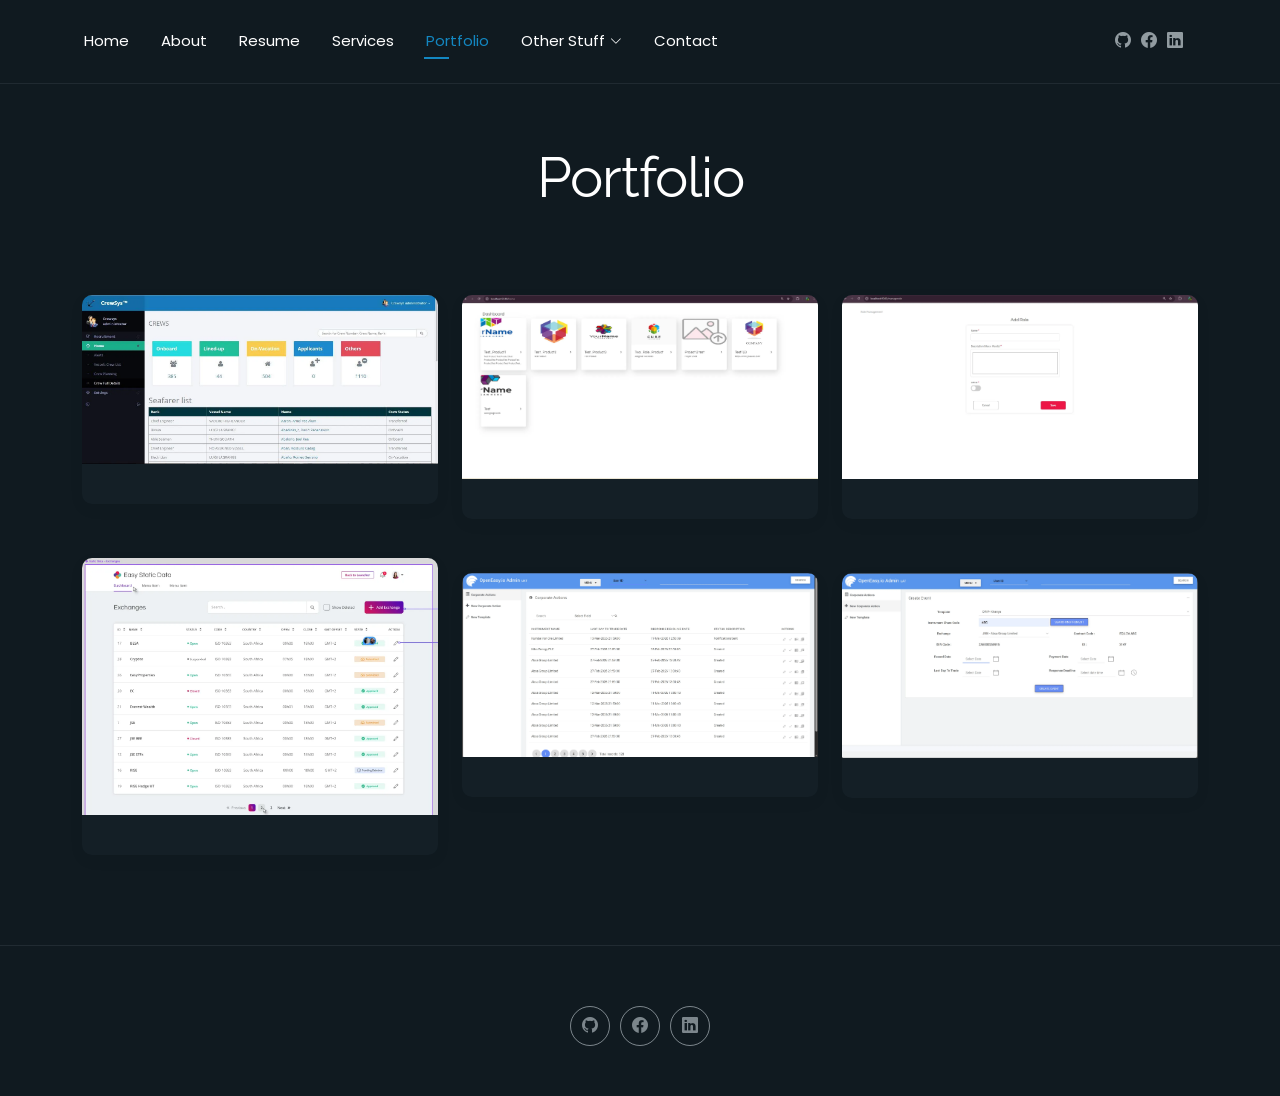
==== commit e2a6419e: "Additions and changes to portfolio.html page" ====
--- a/portfolio.html
+++ b/portfolio.html
@@ -88,19 +88,12 @@
             <div class="col-lg-4 col-md-6 portfolio-item isotope-item filter-strategy">
               <div class="portfolio-card">
                 <div class="portfolio-img">
-                  <img src="assets/img/portfolio/portfolio-1.webp" alt="Portfolio Item" class="img-fluid">
-                  <div class="portfolio-overlay">
-                    <a href="assets/img/portfolio/portfolio-1.webp" class="glightbox portfolio-lightbox"><i class="bi bi-plus"></i></a>
-                    <a href="#" class="portfolio-details-link"><i class="bi bi-link"></i></a>
-                  </div>
-                </div>
-                <div class="portfolio-info">
-                  <h4>Business Growth Strategy</h4>
-                  <p>Strategic Planning</p>
-                  <div class="portfolio-tags">
-                    <span>Strategy</span>
-                    <span>Consulting</span>
-                  </div>
+                  <img src="assets/img/portfolio/crewsys-1.webp" alt="Portfolio Item" class="img-fluid">
+                  <div class="portfolio-overlay">
+                    <a href="assets/img/portfolio/crewsys-1.webp" class="glightbox portfolio-lightbox"><i class="bi bi-plus"></i></a>
+                  </div>
+                </div>
+                <div class="portfolio-info">
                 </div>
               </div>
             </div>
@@ -108,19 +101,12 @@
             <div class="col-lg-4 col-md-6 portfolio-item isotope-item filter-finance">
               <div class="portfolio-card">
                 <div class="portfolio-img">
-                  <img src="assets/img/portfolio/portfolio-2.webp" alt="Portfolio Item" class="img-fluid">
-                  <div class="portfolio-overlay">
-                    <a href="assets/img/portfolio/portfolio-2.webp" class="glightbox portfolio-lightbox"><i class="bi bi-plus"></i></a>
-                    <a href="#" class="portfolio-details-link"><i class="bi bi-link"></i></a>
-                  </div>
-                </div>
-                <div class="portfolio-info">
-                  <h4>Financial Restructuring</h4>
-                  <p>Financial Advisory</p>
-                  <div class="portfolio-tags">
-                    <span>Finance</span>
-                    <span>Investment</span>
-                  </div>
+                  <img src="assets/img/portfolio/for-portfolio-1.webp" alt="Portfolio Item" class="img-fluid">
+                  <div class="portfolio-overlay">
+                    <a href="assets/img/portfolio/for-portfolio-1.webp" class="glightbox portfolio-lightbox"><i class="bi bi-plus"></i></a>
+                  </div>
+                </div>
+                <div class="portfolio-info">
                 </div>
               </div>
             </div>
@@ -128,19 +114,12 @@
             <div class="col-lg-4 col-md-6 portfolio-item isotope-item filter-operations">
               <div class="portfolio-card">
                 <div class="portfolio-img">
-                  <img src="assets/img/portfolio/portfolio-3.webp" alt="Portfolio Item" class="img-fluid">
-                  <div class="portfolio-overlay">
-                    <a href="assets/img/portfolio/portfolio-3.webp" class="glightbox portfolio-lightbox"><i class="bi bi-plus"></i></a>
-                    <a href="#" class="portfolio-details-link"><i class="bi bi-link"></i></a>
-                  </div>
-                </div>
-                <div class="portfolio-info">
-                  <h4>Supply Chain Optimization</h4>
-                  <p>Operations Management</p>
-                  <div class="portfolio-tags">
-                    <span>Operations</span>
-                    <span>Logistics</span>
-                  </div>
+                  <img src="assets/img/portfolio/for-portfolio-2.webp" alt="Portfolio Item" class="img-fluid">
+                  <div class="portfolio-overlay">
+                    <a href="assets/img/portfolio/for-portfolio-2.webp" class="glightbox portfolio-lightbox"><i class="bi bi-plus"></i></a>
+                  </div>
+                </div>
+                <div class="portfolio-info">
                 </div>
               </div>
             </div>
@@ -148,19 +127,12 @@
             <div class="col-lg-4 col-md-6 portfolio-item isotope-item filter-technology">
               <div class="portfolio-card">
                 <div class="portfolio-img">
-                  <img src="assets/img/portfolio/portfolio-4.webp" alt="Portfolio Item" class="img-fluid">
-                  <div class="portfolio-overlay">
-                    <a href="assets/img/portfolio/portfolio-4.webp" class="glightbox portfolio-lightbox"><i class="bi bi-plus"></i></a>
-                    <a href="#" class="portfolio-details-link"><i class="bi bi-link"></i></a>
-                  </div>
-                </div>
-                <div class="portfolio-info">
-                  <h4>Digital Transformation</h4>
-                  <p>Technology Consulting</p>
-                  <div class="portfolio-tags">
-                    <span>Technology</span>
-                    <span>Innovation</span>
-                  </div>
+                  <img src="assets/img/portfolio/for-portfolio-3.webp" alt="Portfolio Item" class="img-fluid">
+                  <div class="portfolio-overlay">
+                    <a href="assets/img/portfolio/for-portfolio-3.webp" class="glightbox portfolio-lightbox"><i class="bi bi-plus"></i></a>
+                  </div>
+                </div>
+                <div class="portfolio-info">
                 </div>
               </div>
             </div>
@@ -168,19 +140,12 @@
             <div class="col-lg-4 col-md-6 portfolio-item isotope-item filter-strategy">
               <div class="portfolio-card">
                 <div class="portfolio-img">
-                  <img src="assets/img/portfolio/portfolio-5.webp" alt="Portfolio Item" class="img-fluid">
-                  <div class="portfolio-overlay">
-                    <a href="assets/img/portfolio/portfolio-5.webp" class="glightbox portfolio-lightbox"><i class="bi bi-plus"></i></a>
-                    <a href="#" class="portfolio-details-link"><i class="bi bi-link"></i></a>
-                  </div>
-                </div>
-                <div class="portfolio-info">
-                  <h4>Market Expansion</h4>
-                  <p>Strategic Planning</p>
-                  <div class="portfolio-tags">
-                    <span>Strategy</span>
-                    <span>Growth</span>
-                  </div>
+                  <img src="assets/img/portfolio/OpenEasyAdmin_1.webp" alt="Portfolio Item" class="img-fluid">
+                  <div class="portfolio-overlay">
+                    <a href="assets/img/portfolio/OpenEasyAdmin_1.webp" class="glightbox portfolio-lightbox"><i class="bi bi-plus"></i></a>
+                  </div>
+                </div>
+                <div class="portfolio-info">
                 </div>
               </div>
             </div>
@@ -188,19 +153,12 @@
             <div class="col-lg-4 col-md-6 portfolio-item isotope-item filter-finance">
               <div class="portfolio-card">
                 <div class="portfolio-img">
-                  <img src="assets/img/portfolio/portfolio-6.webp" alt="Portfolio Item" class="img-fluid">
-                  <div class="portfolio-overlay">
-                    <a href="assets/img/portfolio/portfolio-6.webp" class="glightbox portfolio-lightbox"><i class="bi bi-plus"></i></a>
-                    <a href="#" class="portfolio-details-link"><i class="bi bi-link"></i></a>
-                  </div>
-                </div>
-                <div class="portfolio-info">
-                  <h4>Investment Strategy</h4>
-                  <p>Financial Advisory</p>
-                  <div class="portfolio-tags">
-                    <span>Finance</span>
-                    <span>Investment</span>
-                  </div>
+                  <img src="assets/img/portfolio/OpenEasyAdmin_2.webp" alt="Portfolio Item" class="img-fluid">
+                  <div class="portfolio-overlay">
+                    <a href="assets/img/portfolio/OpenEasyAdmin_2.webp" class="glightbox portfolio-lightbox"><i class="bi bi-plus"></i></a>
+                  </div>
+                </div>
+                <div class="portfolio-info">
                 </div>
               </div>
             </div>
@@ -208,9 +166,9 @@
 
         </div>
 
-        <div class="text-center mt-5" data-aos="fade-up" data-aos-delay="400">
+        <!--<div class="text-center mt-5" data-aos="fade-up" data-aos-delay="400">
           <a href="#portfolio" class="btn btn-primary">View All Case Studies</a>
-        </div>
+        </div>-->
 
       </div>
 
